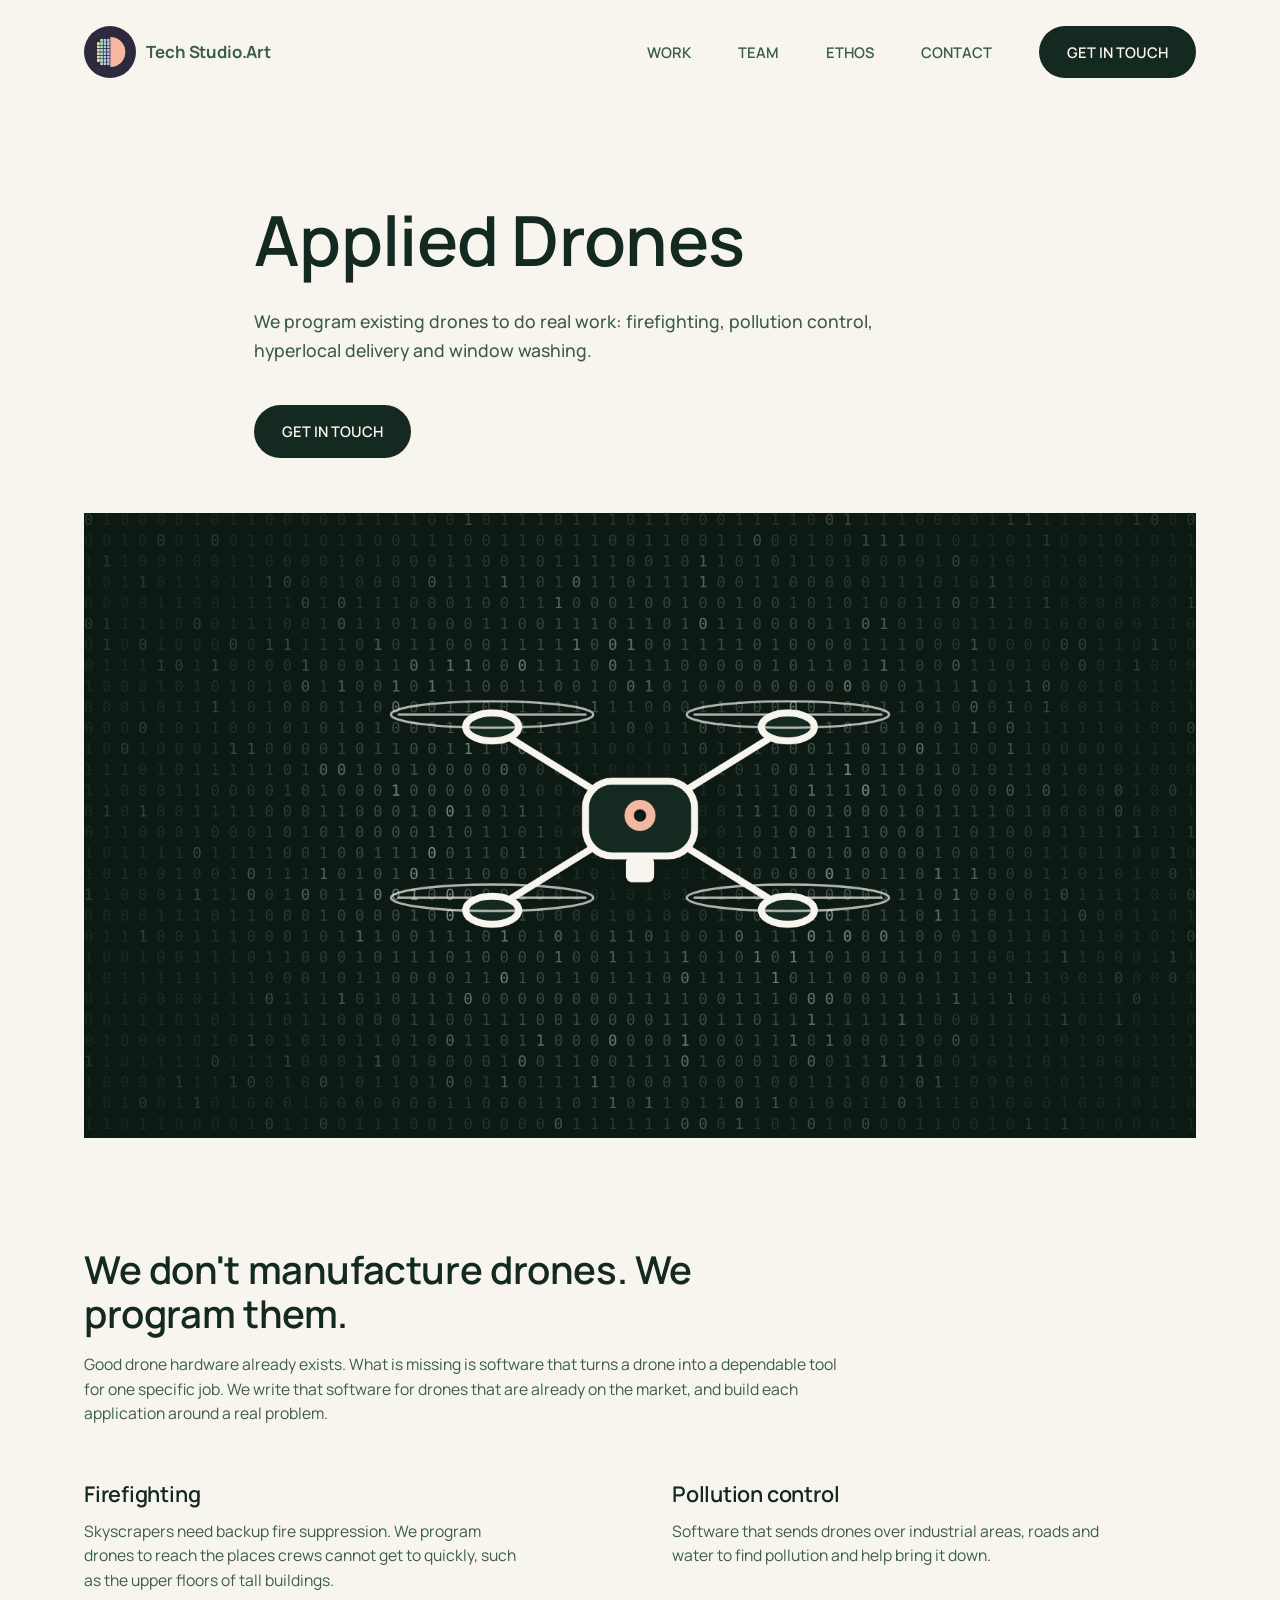
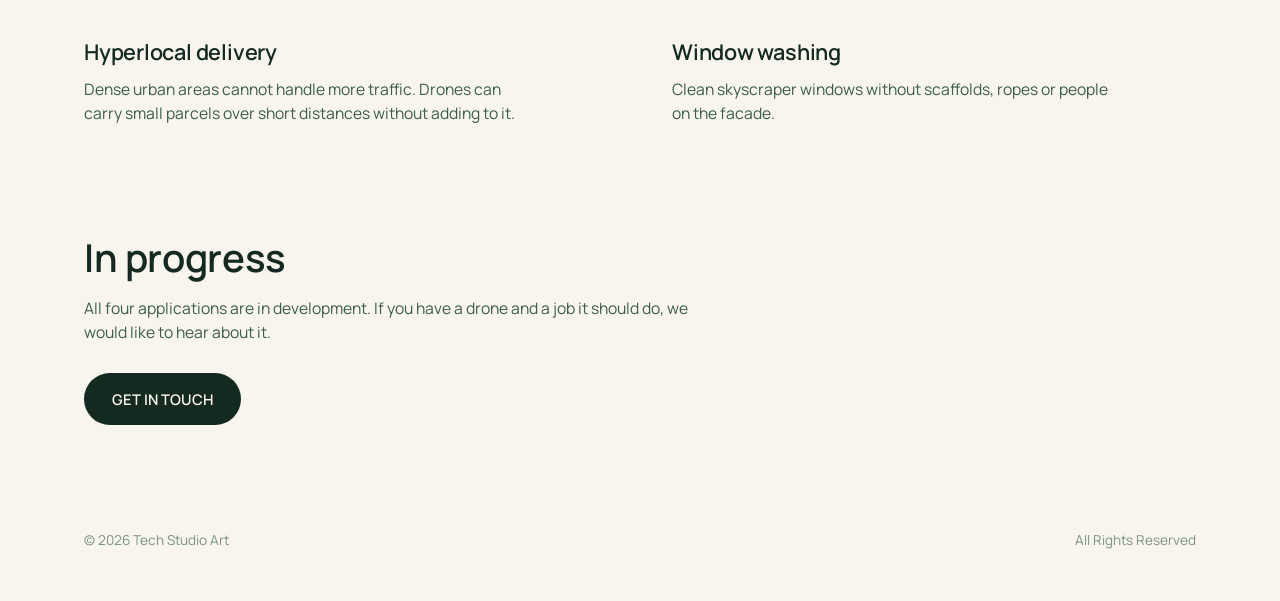
==== applieddrones/index.html @ 9ff9c027 "Add release dates, new products, Applied Drones page; remove Staycove; sort by release Co-Authored-B" ====
<!DOCTYPE html>
<html lang="en">
<head>
<meta charset="UTF-8">
<meta name="viewport" content="width=device-width, initial-scale=1.0">
<title>Applied Drones — Tech Studio Art</title>
<meta name="description" content="Applied Drones by Tech Studio Art: we program existing drones for firefighting, pollution control, hyperlocal delivery and window washing.">
<link rel="canonical" href="https://techstudio.art/applieddrones/">
<link rel="icon" href="../assets/favicon.ico" type="image/x-icon">
<link rel="shortcut icon" href="../assets/favicon.ico" type="image/x-icon">
<link rel="preconnect" href="https://fonts.googleapis.com">
<link rel="preconnect" href="https://fonts.gstatic.com" crossorigin>
<link href="https://fonts.googleapis.com/css2?family=Manrope:wght@400;500;600;700;800&display=swap" rel="stylesheet">
<link rel="stylesheet" href="../css/styles.css">
</head>
<body>

<nav class="nav">
  <div class="container">
    <a href="../" class="logo"><img src="../assets/logo.png" alt="Tech Studio Art logo" class="logo-mark"><span class="logo-text">Tech Studio<span>.Art</span></span></a>
    <ul class="nav-links" id="navLinks">
      <li><a href="../#work">WORK</a></li>
      <li><a href="../#team">TEAM</a></li>
      <li><a href="../#ethos">ETHOS</a></li>
      <li><a href="../#contact">CONTACT</a></li>
      <li><a href="../#contact" class="btn btn-primary">GET IN TOUCH</a></li>
    </ul>
    <button class="nav-toggle" id="navToggle" aria-label="Toggle menu" aria-expanded="false">
      <span class="nav-toggle-bar"></span>
      <span class="nav-toggle-bar"></span>
      <span class="nav-toggle-bar"></span>
    </button>
  </div>
</nav>

<main id="top">

  <header class="hero">
    <div class="container hero-inner">
      <h1>Applied Drones</h1>
      <p>We program existing drones to do real work: firefighting, pollution control, hyperlocal delivery and window washing.</p>
      <div class="hero-actions">
        <a href="../#contact" class="btn btn-primary">GET IN TOUCH</a>
      </div>
    </div>
  </header>

  <section class="drone-visual">
    <div class="container">
      <img src="../assets/work/applied-drones.png" alt="A drone surrounded by columns of ones and zeros on a dark background">
    </div>
  </section>

  <section>
    <div class="container">
      <div class="section-head drone-statement">
        <h2>We don't manufacture drones. We program them.</h2>
        <p>Good drone hardware already exists. What is missing is software that turns a drone into a dependable tool for one specific job. We write that software for drones that are already on the market, and build each application around a real problem.</p>
      </div>

      <div class="app-grid">
        <div class="app-item">
          <h3>Firefighting</h3>
          <p>Skyscrapers need backup fire suppression. We program drones to reach the places crews cannot get to quickly, such as the upper floors of tall buildings.</p>
        </div>
        <div class="app-item">
          <h3>Pollution control</h3>
          <p>Software that sends drones over industrial areas, roads and water to find pollution and help bring it down.</p>
        </div>
        <div class="app-item">
          <h3>Hyperlocal delivery</h3>
          <p>Dense urban areas cannot handle more traffic. Drones can carry small parcels over short distances without adding to it.</p>
        </div>
        <div class="app-item">
          <h3>Window washing</h3>
          <p>Clean skyscraper windows without scaffolds, ropes or people on the facade.</p>
        </div>
      </div>
    </div>
  </section>

  <section>
    <div class="container">
      <div class="section-head drone-status">
        <h2>In progress</h2>
        <p>All four applications are in development. If you have a drone and a job it should do, we would like to hear about it.</p>
        <div class="hero-actions">
          <a href="../#contact" class="btn btn-primary">GET IN TOUCH</a>
        </div>
      </div>
    </div>
  </section>

</main>

<footer>
  <div class="container">
    <span class="footer-copy">&copy; 2026 Tech Studio Art</span>
    <span class="footer-rights">All Rights Reserved</span>
  </div>
</footer>

<script src="../js/script.js"></script>
</body>
</html>
---- css/styles.css ----
/* ============================================
   Tech Studio Art — Design System
   Single background, single font, minimal palette.
   Change the variables below to reflect across the whole site.
   ============================================ */

:root {
  /* -- Core palette (edit here to re-theme the whole site) -- */
  --color-bg: #f7f5ee;          /* single background color for entire site */
  --color-copy: #3c5c4b;        /* copy text color (1 color for all body copy) — dark green */
  --color-heading: #142920;     /* heading color, also used on buttons — deep dark green */
  --color-muted: #7c9284;       /* secondary/faint text — dividers, labels, meta */
  --color-accent: #142920;      /* accent = same as heading, kept as its own var for clarity */

  /* -- Derived tints (kept relative to the palette above, no new hardcoded colors) -- */
  --line-soft: color-mix(in srgb, var(--color-heading) 8%, transparent);
  --line: color-mix(in srgb, var(--color-heading) 14%, transparent);
  --line-strong: color-mix(in srgb, var(--color-heading) 30%, transparent);
  --surface-soft: color-mix(in srgb, var(--color-heading) 6%, transparent);
  --bg-translucent: color-mix(in srgb, var(--color-bg) 85%, transparent);

  /* -- Type -- */
  --font-base: 'Manrope', sans-serif;
  --copy-size: 0.98rem;
  --copy-line: 1.53rem;

  /* -- Layout -- */
  --container-w: 1160px;
  --gutter: 24px;
  --radius-pill: 100px;
}

* {
  margin: 0;
  padding: 0;
  box-sizing: border-box;
}

html {
  scroll-behavior: smooth;
}

body {
  background: var(--color-bg);
  color: var(--color-copy);
  font-family: var(--font-base);
  font-size: var(--copy-size);
  line-height: var(--copy-line);
  font-weight: 400;
  -webkit-font-smoothing: antialiased;
  -moz-osx-font-smoothing: grayscale;
}

.container {
  max-width: var(--container-w);
  margin: 0 auto;
  padding: 0 var(--gutter);
}

img, svg {
  display: block;
  max-width: 100%;
}

a {
  color: inherit;
  text-decoration: none;
}

ul, ol {
  list-style: none;
}

/* ---------- Headings ---------- */

h1, h2, h3, h4, h5, h6 {
  color: var(--color-heading);
  font-family: var(--font-base);
  font-weight: 600;
  line-height: 1.15;
  letter-spacing: -0.01em;
}

.section-head {
  max-width: 640px;
  margin-bottom: 56px;
}

.section-head h2 {
  font-size: clamp(1.8rem, 3vw, 2.4rem);
  margin-bottom: 16px;
}

.section-head p {
  color: var(--color-copy);
}

section {
  padding: 55px 0;
}

/* ---------- Buttons ---------- */

.btn {
  display: inline-flex;
  align-items: center;
  gap: 10px;
  font-family: var(--font-base);
  font-size: 0.92rem;
  font-weight: 600;
  padding: 14px 28px;
  border-radius: var(--radius-pill);
  border: none;
  cursor: pointer;
  transition: opacity 0.2s ease, transform 0.2s ease;
  white-space: nowrap;
}

.btn-primary {
  background: var(--color-heading);
  color: var(--color-bg);
}

.btn-primary:hover {
  opacity: 0.85;
  transform: translateY(-1px);
}

.btn-ghost {
  background: transparent;
  color: var(--color-heading);
  border: 1px solid var(--line-strong);
}

.btn-ghost:hover {
  border-color: var(--color-heading);
}

/* ---------- Nav ---------- */

.nav {
  position: fixed;
  top: 0;
  left: 0;
  right: 0;
  z-index: 100;
  padding: 26px 0;
  background: var(--bg-translucent);
  backdrop-filter: blur(10px);
}

.nav .container {
  display: flex;
  align-items: center;
  justify-content: space-between;
}

.logo {
  display: inline-flex;
  align-items: center;
  gap: 10px;
  font-weight: 700;
  font-size: 1.05rem;
  color: var(--color-heading);
  letter-spacing: -0.01em;
}

.logo-mark {
  width: 28px;
  height: 28px;
  border-radius: 50%;
  object-fit: cover;
}

@media (min-width: 901px) {
  .logo-mark {
    width: calc(28px + var(--copy-line));
    height: calc(28px + var(--copy-line));
  }
}

.logo span {
  color: var(--color-copy);
}

.nav-links {
  display: flex;
  align-items: center;
  gap: 47px;
}

.nav-links a {
  font-size: 0.92rem;
  font-weight: 600;
  color: var(--color-copy);
  transition: color 0.2s ease;
}

.nav-links a:hover {
  color: var(--color-heading);
}

.nav-links a.btn-primary {
  color: var(--color-bg);
}

.nav-links a.btn-primary:hover {
  color: var(--color-bg);
}

.nav-toggle {
  display: none;
  position: relative;
  z-index: 200;
  width: 24px;
  height: 16px;
  background: none;
  border: none;
  padding: 0;
  cursor: pointer;
}

.nav-toggle-bar {
  position: absolute;
  left: 0;
  width: 100%;
  height: 2px;
  background: var(--color-heading);
  border-radius: 2px;
  transform-origin: center;
  transition: top 0.25s ease, transform 0.25s ease, opacity 0.2s ease;
}

.nav-toggle-bar:nth-child(1) {
  top: 0;
}

.nav-toggle-bar:nth-child(2) {
  top: 7px;
}

.nav-toggle-bar:nth-child(3) {
  top: 14px;
}

.nav-toggle.open .nav-toggle-bar:nth-child(1) {
  top: 7px;
  transform: rotate(45deg);
}

.nav-toggle.open .nav-toggle-bar:nth-child(2) {
  opacity: 0;
}

.nav-toggle.open .nav-toggle-bar:nth-child(3) {
  top: 7px;
  transform: rotate(-45deg);
}

/* ---------- Hero ---------- */

.hero {
  padding: 200px 0 55px;
}

.hero-inner {
  max-width: 820px;
}

.hero h1 {
  font-size: clamp(2.4rem, 5.4vw, 4.4rem);
  margin-bottom: 28px;
}

.hero h1 em {
  font-style: normal;
  color: var(--color-copy);
}

.hero p {
  max-width: 700px;
  font-size: 1.1rem;
  line-height: 1.8rem;
  color: var(--color-copy);
  margin-bottom: 40px;
  font-weight: 500;
}

.hero-actions {
  display: flex;
  align-items: center;
  gap: 20px;
}

/* ---------- Work / Filters ---------- */

.work-toolbar {
  display: flex;
  align-items: center;
  justify-content: space-between;
  flex-wrap: wrap;
  gap: 16px 40px;
  margin-bottom: 24px;
}

.work-toolbar .section-head {
  margin-bottom: 0;
}

@media (min-width: 901px) {
  .work-toolbar {
    padding: 0 44px;
  }

  .filter-panel {
    padding-left: 44px;
  }
}

.filter-toggle {
  display: inline-flex;
  align-items: center;
  font-family: var(--font-base);
  font-size: 0.85rem;
  font-weight: 600;
  color: var(--color-heading);
  background: transparent;
  border: 1px solid var(--line-strong);
  border-radius: var(--radius-pill);
  padding: 10px 20px;
  cursor: pointer;
  text-transform: uppercase;
  letter-spacing: 0.03em;
  transition: border-color 0.2s ease;
  flex-shrink: 0;
}

.filter-toggle-icon {
  display: none;
  color: var(--color-heading);
}

.filter-toggle:hover {
  border-color: var(--color-heading);
}

.filter-panel {
  margin-bottom: 56px;
}

.filter-panel[hidden] {
  display: none;
}

.filter-options {
  display: flex;
  flex-wrap: wrap;
  align-items: center;
  gap: 14px 28px;
}

.filter-option {
  font-size: 0.9rem;
  font-weight: 500;
  color: var(--color-copy);
  text-decoration: underline;
  text-underline-offset: 3px;
  text-transform: uppercase;
  letter-spacing: 0.03em;
  cursor: pointer;
  transition: color 0.15s ease;
}

.filter-option:hover {
  color: var(--color-heading);
}

.filter-option.active {
  color: var(--color-heading);
  font-weight: 700;
}

.work-grid {
  display: grid;
  grid-template-columns: repeat(2, 1fr);
}

.work-item {
  background: var(--color-bg);
  padding: 44px;
  transition: opacity 0.25s ease, transform 0.25s ease;
}

.work-item.hidden {
  display: none;
}

.work-item-top {
  display: flex;
  align-items: flex-start;
  justify-content: space-between;
  margin-bottom: 28px;
}

.work-index {
  font-size: 0.85rem;
  color: var(--color-muted);
  font-weight: 600;
}

.work-tag {
  font-size: 0.78rem;
  font-weight: 600;
  text-transform: uppercase;
  letter-spacing: 0.08em;
  color: var(--color-muted);
}

.work-item-img {
  display: block;
  width: 100%;
  margin-bottom: 28px;
  aspect-ratio: 16 / 9;
  object-fit: cover;
  object-position: top;
}

.work-item h3 {
  font-size: 1.35rem;
  margin-bottom: 12px;
}

.work-item p {
  color: var(--color-copy);
  max-width: 440px;
  margin-bottom: 24px;
}

.work-foot {
  display: flex;
  align-items: center;
  justify-content: space-between;
  gap: 16px;
}

.work-date {
  font-size: 1.35rem;
  font-weight: 600;
  line-height: 1.15;
  letter-spacing: -0.01em;
  color: var(--color-heading);
  text-align: right;
}

.work-open {
  display: inline-flex;
  align-items: center;
  gap: 8px;
  font-size: 0.85rem;
  font-weight: 600;
  color: var(--color-heading);
  border: 1px solid var(--line-strong);
  border-radius: var(--radius-pill);
  padding: 9px 20px;
  transition: background 0.2s ease, color 0.2s ease, border-color 0.2s ease;
}

.work-open:hover {
  background: var(--color-heading);
  color: var(--color-bg);
  border-color: var(--color-heading);
}

.work-empty {
  padding: 60px 0;
  color: var(--color-copy);
  display: none;
}

.work-empty.visible {
  display: block;
}

/* ---------- Team ---------- */

.team-grid {
  display: grid;
  grid-template-columns: repeat(4, 1fr);
  gap: 40px;
}

.team-member {
  text-align: center;
}

.team-avatar {
  width: 50%;
  aspect-ratio: 1 / 1;
  border-radius: 50%;
  background: var(--surface-soft);
  display: flex;
  align-items: center;
  justify-content: center;
  font-size: 1.5rem;
  font-weight: 700;
  color: var(--color-heading);
  margin: 0 auto 22px;
}

.team-member h3 {
  font-size: 1.05rem;
  margin-bottom: 4px;
}

.team-role {
  font-size: 0.85rem;
  color: var(--color-muted);
  margin-bottom: 14px;
}

.team-member p.bio {
  color: var(--color-copy);
}

/* ---------- Ethos ---------- */

.ethos {
  display: grid;
  grid-template-columns: 0.9fr 1.1fr;
  gap: 80px;
  align-items: start;
}

.ethos-principles {
  display: flex;
  flex-direction: column;
  gap: 36px;
}

.ethos-principle h3 {
  font-size: 1.15rem;
  margin-bottom: 10px;
}

.ethos-principle p {
  color: var(--color-copy);
  max-width: 440px;
}

.ethos-lead h2 {
  font-size: clamp(1.8rem, 3vw, 2.3rem);
  margin-bottom: 24px;
}

.ethos-lead p {
  margin-bottom: 20px;
  max-width: 520px;
}

@media (min-width: 901px) {
  .ethos-principle {
    text-align: right;
  }

  .ethos-principle p {
    margin-left: auto;
  }

  .work-empty {
    padding-left: 44px;
  }
}

/* ---------- Contact ---------- */

.contact-wrap {
  display: grid;
  grid-template-columns: 1fr 1fr;
  gap: 24px 80px;
}

.contact-head {
  grid-column: 1 / -1;
}

.contact-head h2 {
  font-size: clamp(1.8rem, 3vw, 2.3rem);
  margin-bottom: 20px;
}

.contact-head p {
  margin-bottom: 34px;
  max-width: 440px;
}

.contact-head p:empty {
  margin-bottom: 0;
}

.contact-detail {
  margin-bottom: 47px;
}

.contact-detail .label {
  font-size: 0.8rem;
  text-transform: uppercase;
  letter-spacing: 0.1em;
  color: var(--color-muted);
  margin-bottom: 6px;
}

.contact-detail a,
.contact-detail span {
  color: var(--color-heading);
  font-size: 1.05rem;
  font-weight: 600;
}

.form-row {
  display: flex;
  flex-direction: column;
  gap: 22px;
}

.field {
  display: flex;
  flex-direction: column;
  gap: 10px;
}

.field label {
  font-size: 0.8rem;
  text-transform: uppercase;
  letter-spacing: 0.1em;
  color: var(--color-muted);
}

.field input,
.field textarea {
  background: transparent;
  border: none;
  border-bottom: 1px solid var(--line);
  padding: 10px 0;
  color: var(--color-heading);
  font-family: var(--font-base);
  font-size: var(--copy-size);
  line-height: var(--copy-line);
  outline: none;
  transition: border-color 0.2s ease;
}

.field input::placeholder,
.field textarea::placeholder {
  color: var(--color-muted);
}

.field input:focus,
.field textarea:focus {
  border-color: var(--color-heading);
}

.field textarea {
  resize: none;
  min-height: 90px;
}

.contact-form .btn {
  margin-top: 8px;
  align-self: flex-start;
}

.hidden-field {
  display: none;
}

.form-status {
  font-size: 0.85rem;
  color: var(--color-muted);
}

/* ---------- Footer ---------- */

footer {
  padding: 48px 0;
}

footer .container {
  display: flex;
  align-items: center;
  justify-content: space-between;
  flex-wrap: wrap;
  gap: 20px;
}

.footer-copy,
.footer-rights {
  color: var(--color-muted);
  font-size: 0.85rem;
}

/* ---------- Responsive ---------- */

@media (max-width: 900px) {
  .filter-toggle {
    border: none;
    padding: 8px;
  }

  .filter-toggle-text {
    display: none;
  }

  .filter-toggle-icon {
    display: block;
  }

  .nav-links {
    position: fixed;
    top: 0;
    left: 0;
    width: 100%;
    height: 100vh;
    height: 100dvh;
    z-index: 150;
    background: var(--color-bg);
    flex-direction: column;
    align-items: center;
    justify-content: center;
    padding: var(--gutter);
    gap: 42px;
    overflow-y: auto;
    opacity: 0;
    visibility: hidden;
    transition: opacity 0.3s ease, visibility 0.3s ease;
  }

  .nav-links a {
    font-size: 1.4rem;
  }

  .nav-links.open {
    opacity: 1;
    visibility: visible;
  }

  .nav-toggle {
    display: block;
  }

  .hero {
    padding: 150px 0 40px;
  }

  .work-grid {
    grid-template-columns: 1fr;
    margin: 0 calc(-1 * var(--gutter));
  }

  .work-item {
    padding: 34px var(--gutter);
  }


  .team-grid {
    grid-template-columns: repeat(2, 1fr);
    row-gap: 40px;
  }

  .team-avatar {
    width: 20%;
    max-width: 72px;
    margin: 0 auto 14px;
  }

  .ethos {
    grid-template-columns: 1fr;
    gap: 50px;
  }

  .contact-wrap {
    grid-template-columns: 1fr;
    gap: 56px;
  }

  section {
    padding: 40px 0;
  }
}

@media (max-width: 560px) {
  .hero-actions {
    flex-direction: column;
    align-items: flex-start;
  }

  .team-grid {
    grid-template-columns: 1fr;
  }
}

/* ---------- Applied Drones page ---------- */

.drone-visual {
  padding: 0 0 55px;
}

.drone-visual img {
  width: 100%;
  aspect-ratio: 16 / 9;
  object-fit: cover;
}

.drone-statement {
  max-width: 760px;
}

.app-grid {
  display: grid;
  grid-template-columns: repeat(2, 1fr);
  gap: 48px 64px;
}

.app-item h3 {
  font-size: 1.35rem;
  margin-bottom: 12px;
}

.app-item p {
  color: var(--color-copy);
  max-width: 440px;
}

.drone-status {
  margin-bottom: 0;
}

.drone-status p {
  margin-bottom: 28px;
}

@media (max-width: 900px) {
  .app-grid {
    grid-template-columns: 1fr;
    gap: 36px;
  }
}
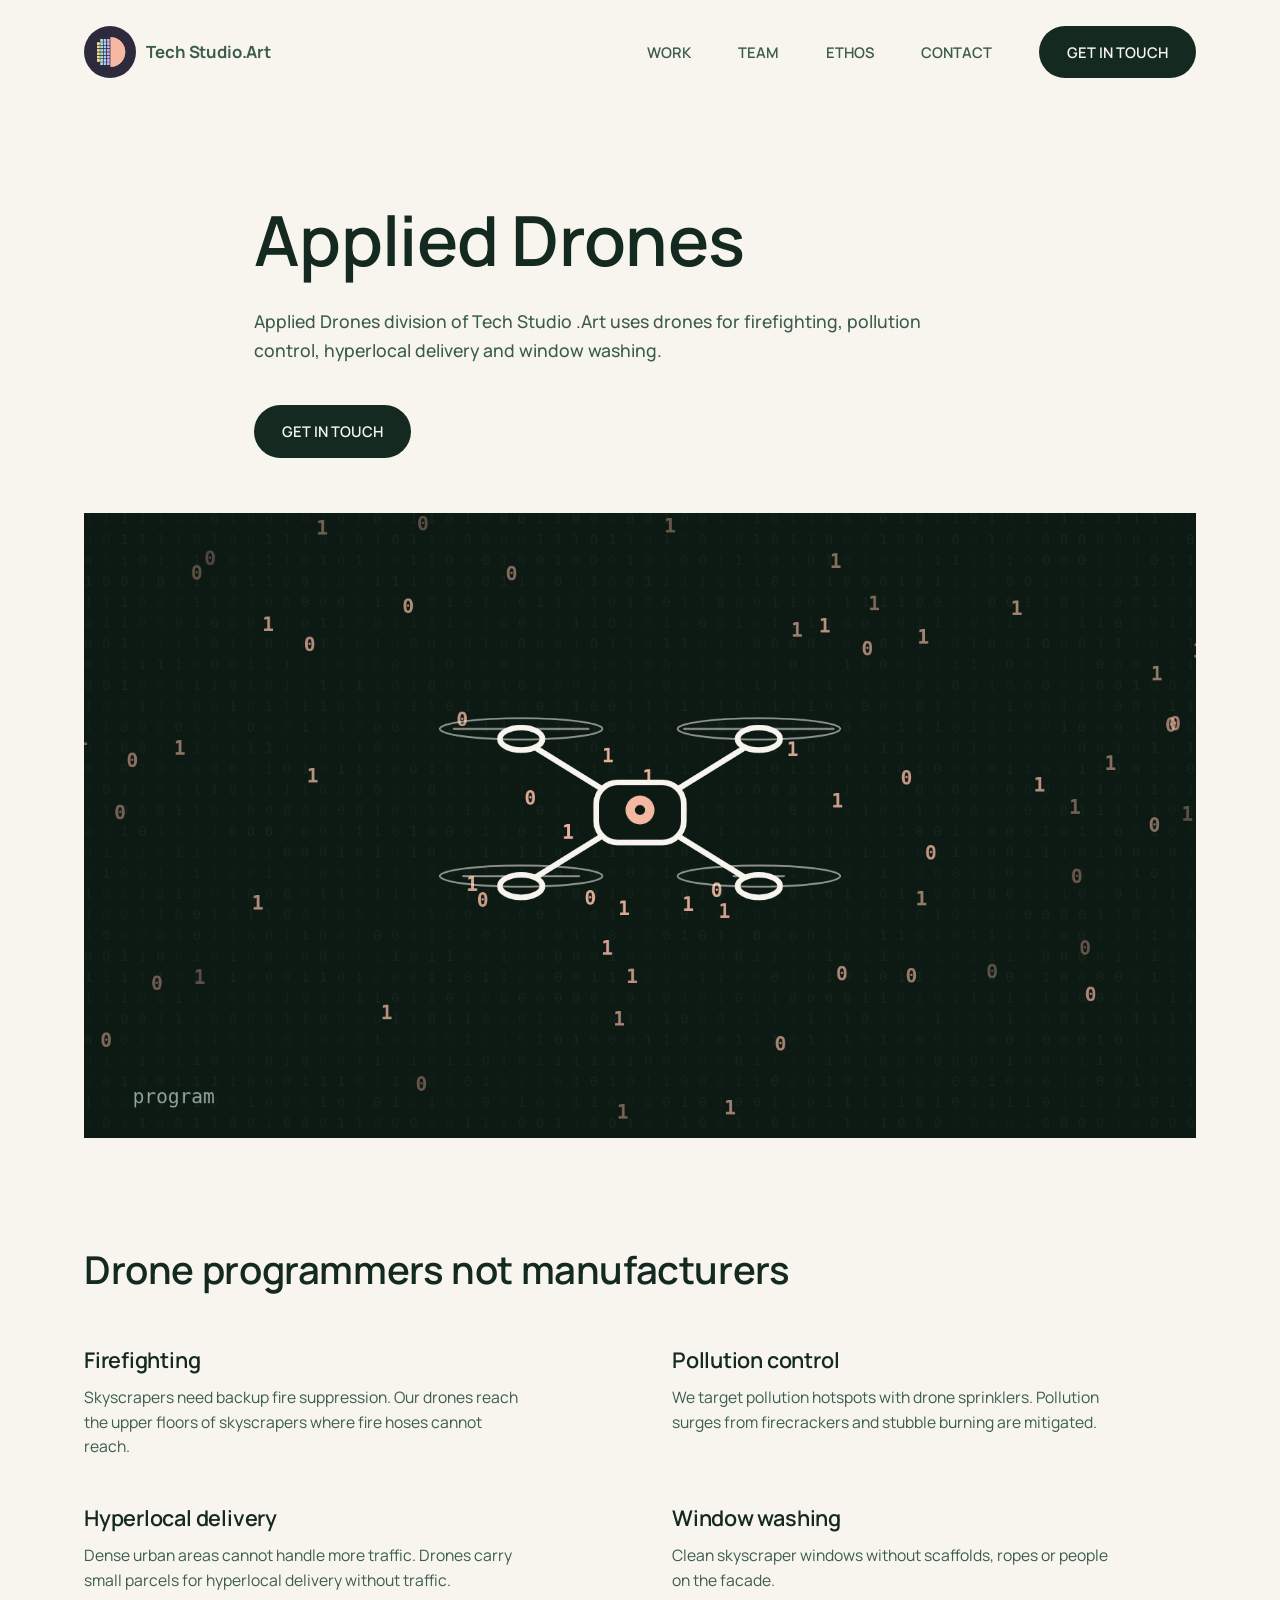
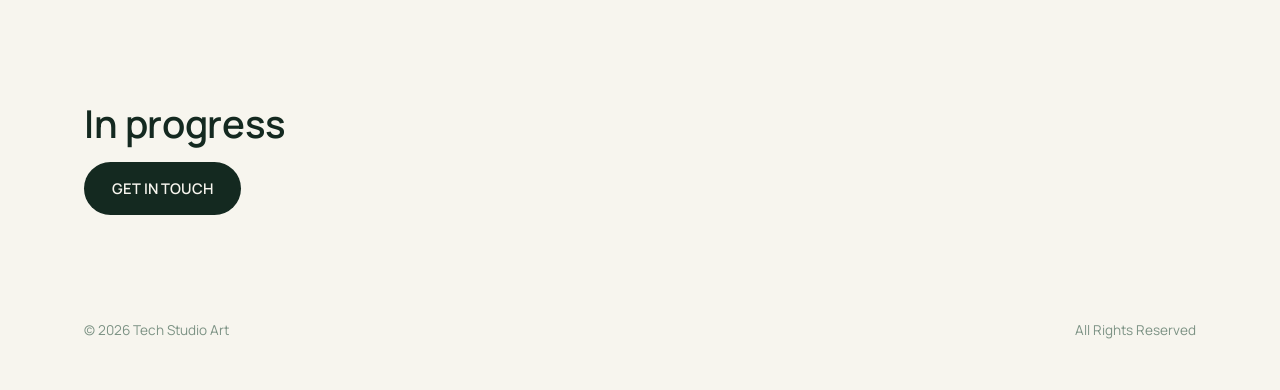
==== commit 92434f16: "Applied Drones: new copy and programmed-drone animation; replace em dashes with hyphens Co-Authored-" ====
--- a/applieddrones/index.html
+++ b/applieddrones/index.html
@@ -3,7 +3,7 @@
 <head>
 <meta charset="UTF-8">
 <meta name="viewport" content="width=device-width, initial-scale=1.0">
-<title>Applied Drones — Tech Studio Art</title>
+<title>Applied Drones - Tech Studio Art</title>
 <meta name="description" content="Applied Drones by Tech Studio Art: we program existing drones for firefighting, pollution control, hyperlocal delivery and window washing.">
 <link rel="canonical" href="https://techstudio.art/applieddrones/">
 <link rel="icon" href="../assets/favicon.ico" type="image/x-icon">
@@ -38,7 +38,7 @@
   <header class="hero">
     <div class="container hero-inner">
       <h1>Applied Drones</h1>
-      <p>We program existing drones to do real work: firefighting, pollution control, hyperlocal delivery and window washing.</p>
+      <p>Applied Drones division of Tech Studio .Art uses drones for firefighting, pollution control, hyperlocal delivery and window washing.</p>
       <div class="hero-actions">
         <a href="../#contact" class="btn btn-primary">GET IN TOUCH</a>
       </div>
@@ -47,29 +47,28 @@
 
   <section class="drone-visual">
     <div class="container">
-      <img src="../assets/work/applied-drones.png" alt="A drone surrounded by columns of ones and zeros on a dark background">
+      <canvas id="droneAnim" width="1600" height="900" role="img" aria-label="Animation: a drone is programmed with ones and zeros, then sprinkles water on pollution, carries a hose to a skyscraper fire, delivers a parcel to a window and washes windows."></canvas>
     </div>
   </section>
 
   <section>
     <div class="container">
       <div class="section-head drone-statement">
-        <h2>We don't manufacture drones. We program them.</h2>
-        <p>Good drone hardware already exists. What is missing is software that turns a drone into a dependable tool for one specific job. We write that software for drones that are already on the market, and build each application around a real problem.</p>
+        <h2>Drone programmers not manufacturers</h2>
       </div>
 
       <div class="app-grid">
         <div class="app-item">
           <h3>Firefighting</h3>
-          <p>Skyscrapers need backup fire suppression. We program drones to reach the places crews cannot get to quickly, such as the upper floors of tall buildings.</p>
+          <p>Skyscrapers need backup fire suppression. Our drones reach the upper floors of skyscrapers where fire hoses cannot reach.</p>
         </div>
         <div class="app-item">
           <h3>Pollution control</h3>
-          <p>Software that sends drones over industrial areas, roads and water to find pollution and help bring it down.</p>
+          <p>We target pollution hotspots with drone sprinklers. Pollution surges from firecrackers and stubble burning are mitigated.</p>
         </div>
         <div class="app-item">
           <h3>Hyperlocal delivery</h3>
-          <p>Dense urban areas cannot handle more traffic. Drones can carry small parcels over short distances without adding to it.</p>
+          <p>Dense urban areas cannot handle more traffic. Drones carry small parcels for hyperlocal delivery without traffic.</p>
         </div>
         <div class="app-item">
           <h3>Window washing</h3>
@@ -83,7 +82,6 @@
     <div class="container">
       <div class="section-head drone-status">
         <h2>In progress</h2>
-        <p>All four applications are in development. If you have a drone and a job it should do, we would like to hear about it.</p>
         <div class="hero-actions">
           <a href="../#contact" class="btn btn-primary">GET IN TOUCH</a>
         </div>
@@ -101,5 +99,6 @@
 </footer>
 
 <script src="../js/script.js"></script>
+<script src="drone-animation.js"></script>
 </body>
 </html>
--- a/css/styles.css
+++ b/css/styles.css
@@ -1,5 +1,5 @@
 /* ============================================
-   Tech Studio Art — Design System
+   Tech Studio Art - Design System
    Single background, single font, minimal palette.
    Change the variables below to reflect across the whole site.
    ============================================ */
@@ -7,9 +7,9 @@
 :root {
   /* -- Core palette (edit here to re-theme the whole site) -- */
   --color-bg: #f7f5ee;          /* single background color for entire site */
-  --color-copy: #3c5c4b;        /* copy text color (1 color for all body copy) — dark green */
-  --color-heading: #142920;     /* heading color, also used on buttons — deep dark green */
-  --color-muted: #7c9284;       /* secondary/faint text — dividers, labels, meta */
+  --color-copy: #3c5c4b;        /* copy text color (1 color for all body copy) - dark green */
+  --color-heading: #142920;     /* heading color, also used on buttons - deep dark green */
+  --color-muted: #7c9284;       /* secondary/faint text - dividers, labels, meta */
   --color-accent: #142920;      /* accent = same as heading, kept as its own var for clarity */
 
   /* -- Derived tints (kept relative to the palette above, no new hardcoded colors) -- */
@@ -444,11 +444,9 @@
 }
 
 .work-date {
-  font-size: 1.35rem;
-  font-weight: 600;
-  line-height: 1.15;
-  letter-spacing: -0.01em;
-  color: var(--color-heading);
+  font-size: var(--copy-size);
+  line-height: var(--copy-line);
+  color: var(--color-copy);
   text-align: right;
 }
 
@@ -804,7 +802,8 @@
   padding: 0 0 55px;
 }
 
-.drone-visual img {
+.drone-visual canvas {
+  display: block;
   width: 100%;
   aspect-ratio: 16 / 9;
   object-fit: cover;
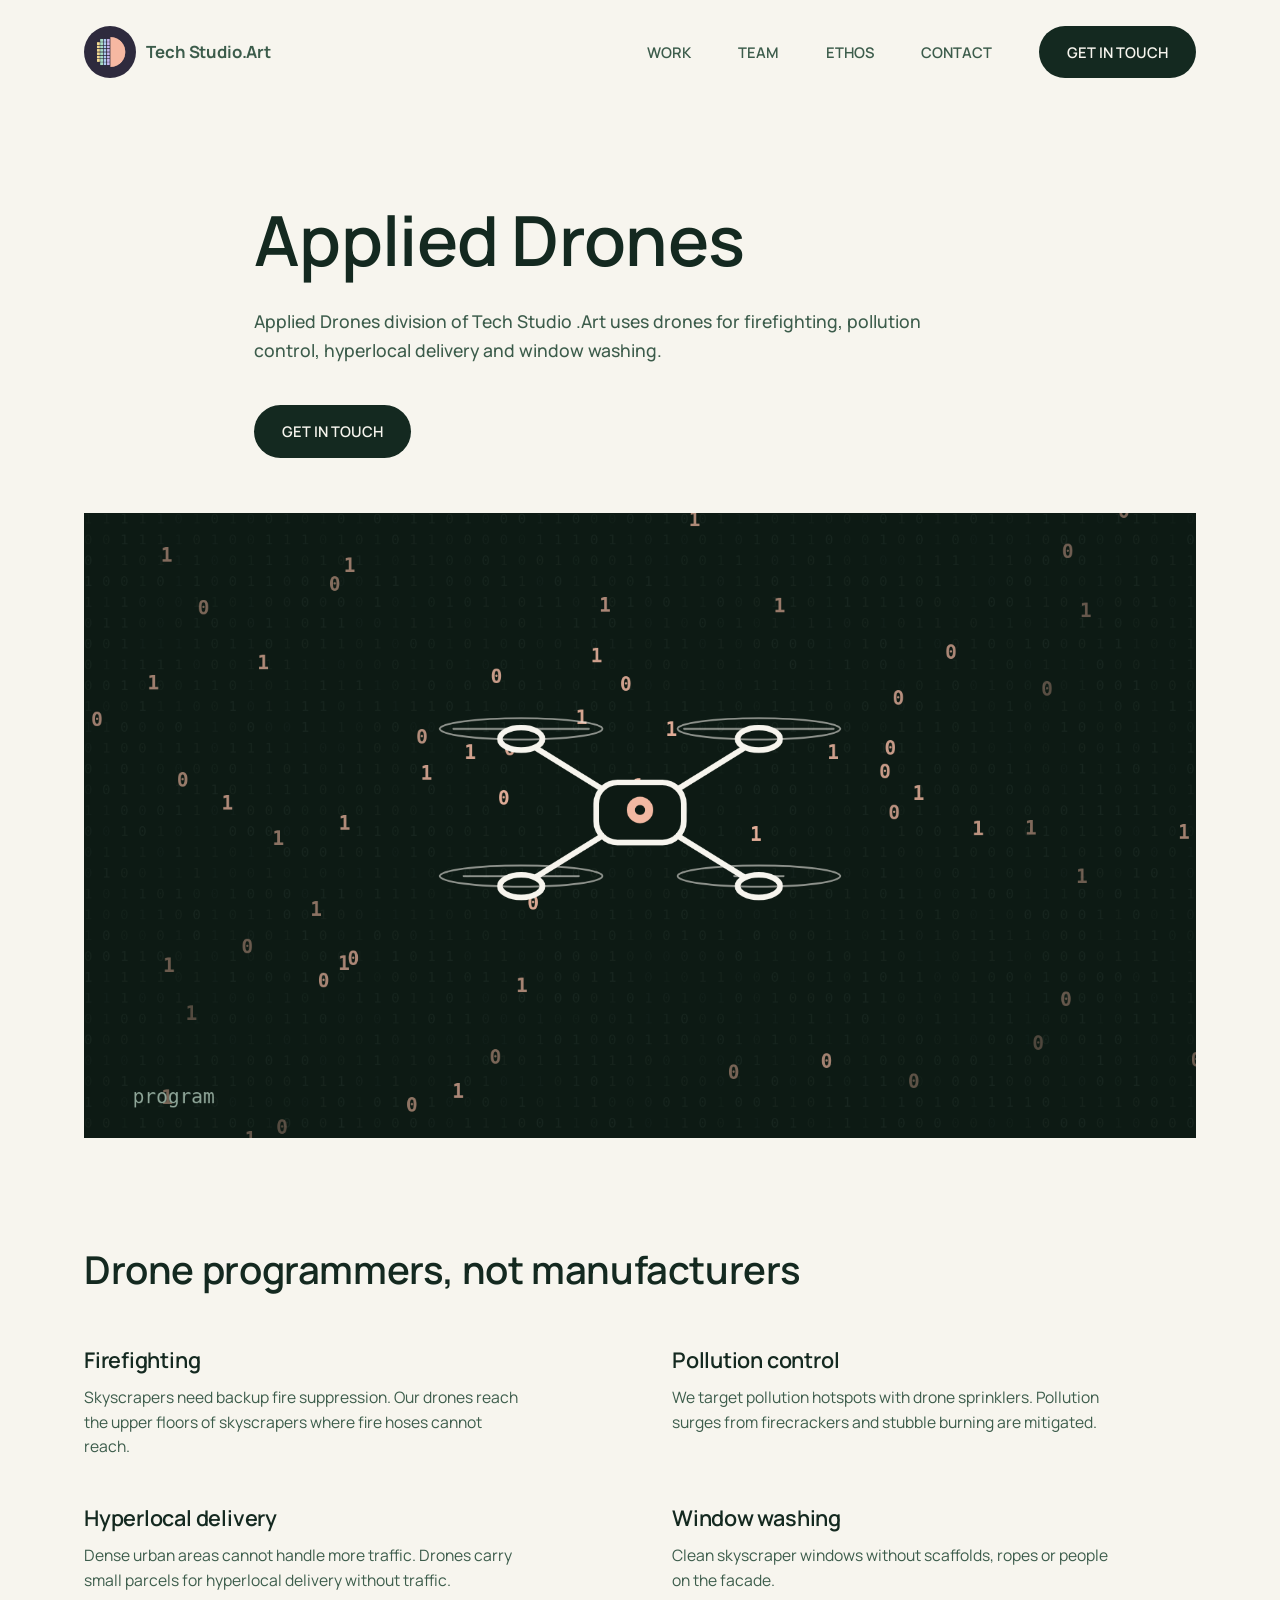
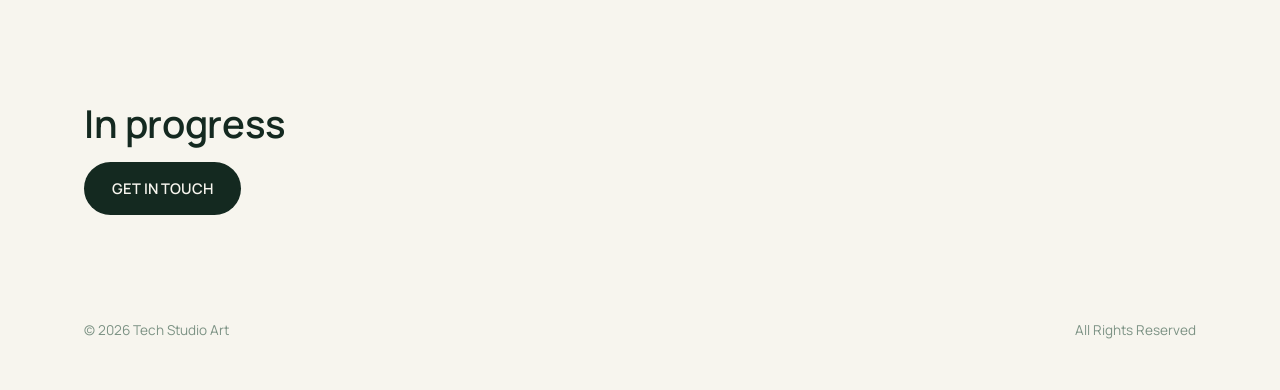
==== commit f021754f: "Add comma to Applied Drones heading Co-Authored-By: Claude Sonnet 5.5 <noreply@anthropic.com> Claude" ====
--- a/applieddrones/index.html
+++ b/applieddrones/index.html
@@ -54,7 +54,7 @@
   <section>
     <div class="container">
       <div class="section-head drone-statement">
-        <h2>Drone programmers not manufacturers</h2>
+        <h2>Drone programmers, not manufacturers</h2>
       </div>
 
       <div class="app-grid">
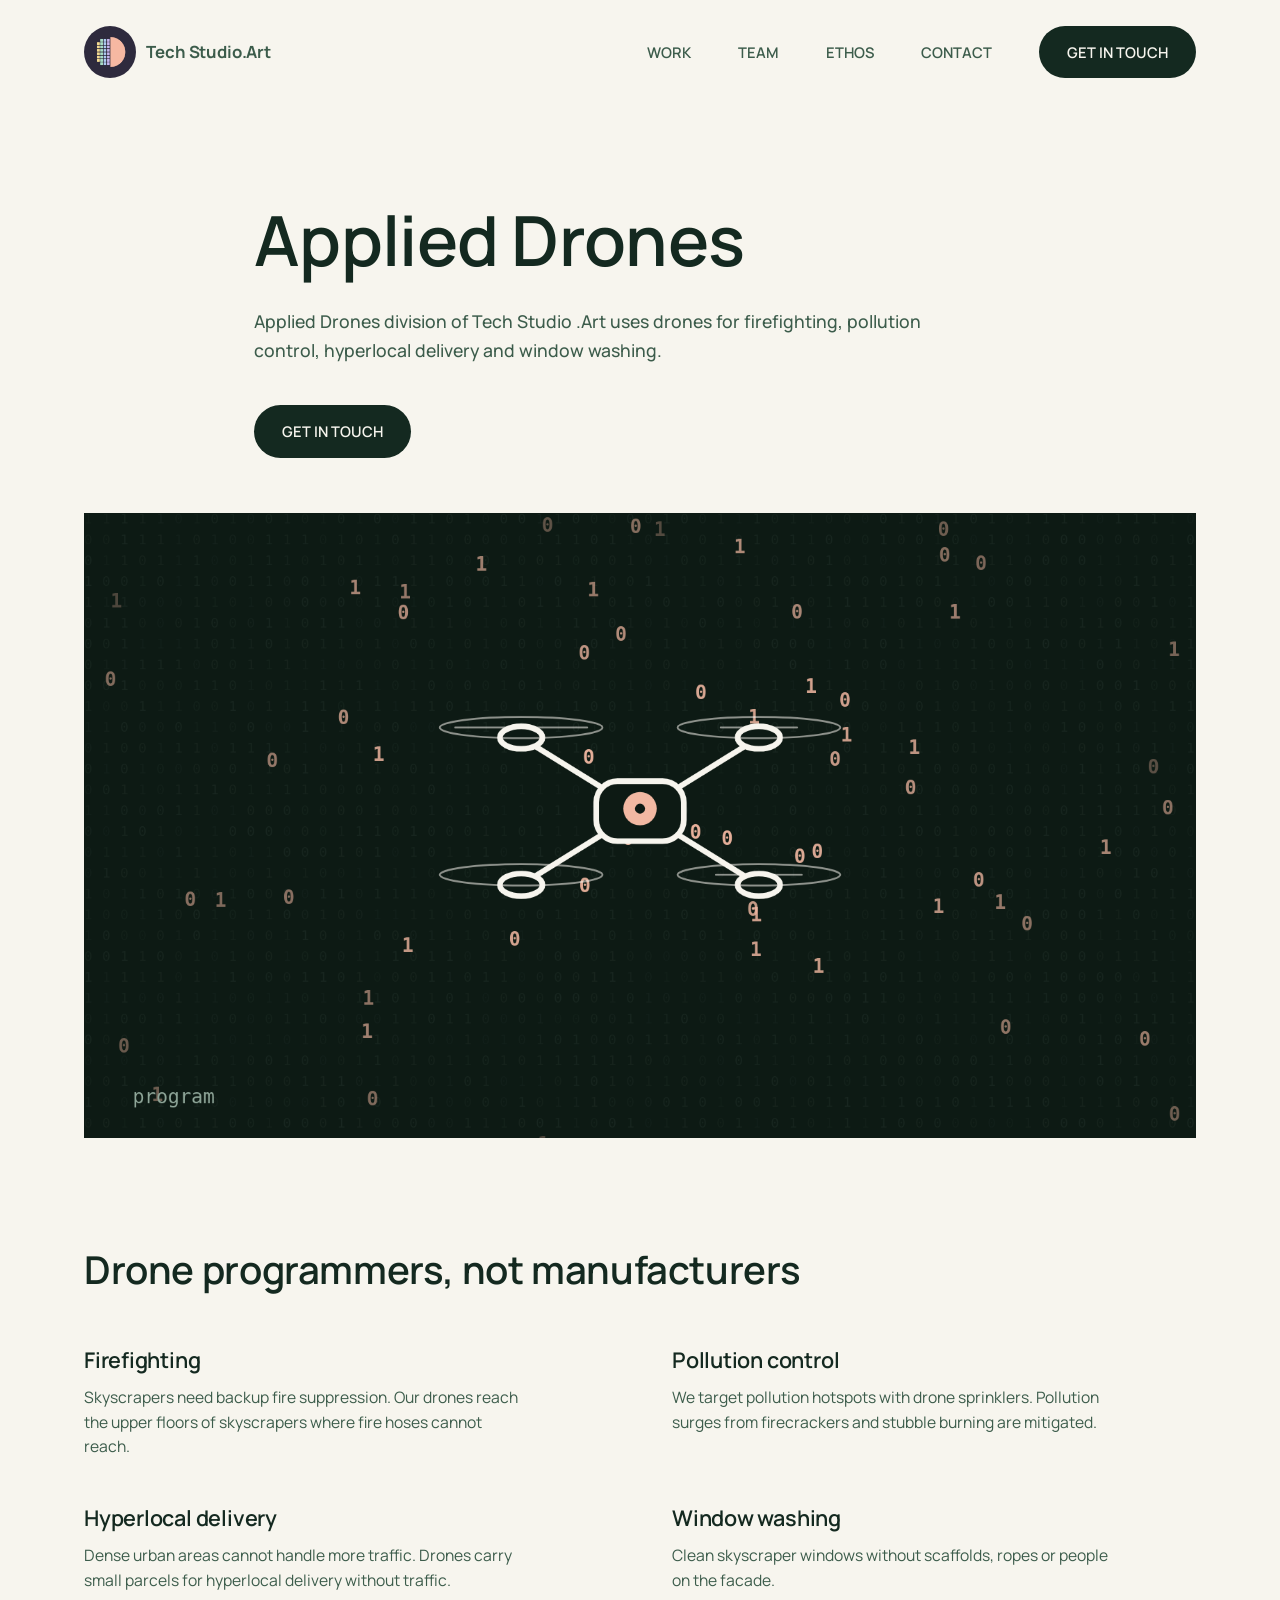
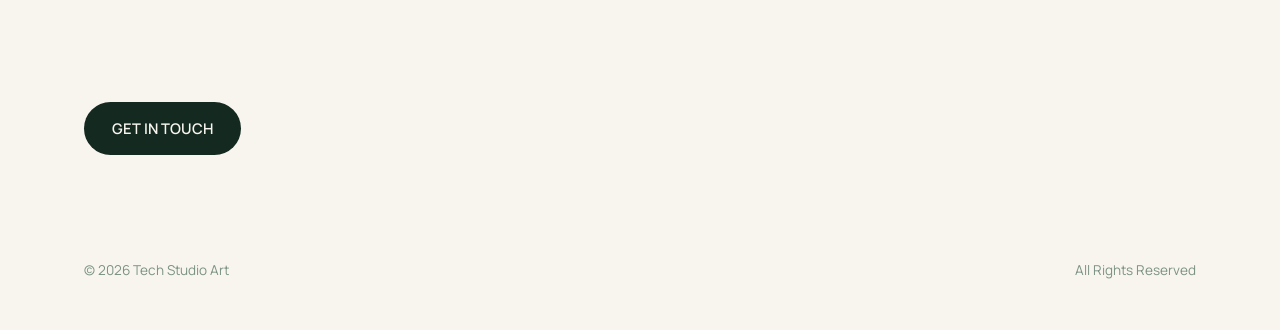
==== commit 449e990a: "Remove In progress heading from Applied Drones page Co-Authored-By: Claude Sonnet 5.5 <noreply@anthr" ====
--- a/applieddrones/index.html
+++ b/applieddrones/index.html
@@ -81,7 +81,6 @@
   <section>
     <div class="container">
       <div class="section-head drone-status">
-        <h2>In progress</h2>
         <div class="hero-actions">
           <a href="../#contact" class="btn btn-primary">GET IN TOUCH</a>
         </div>
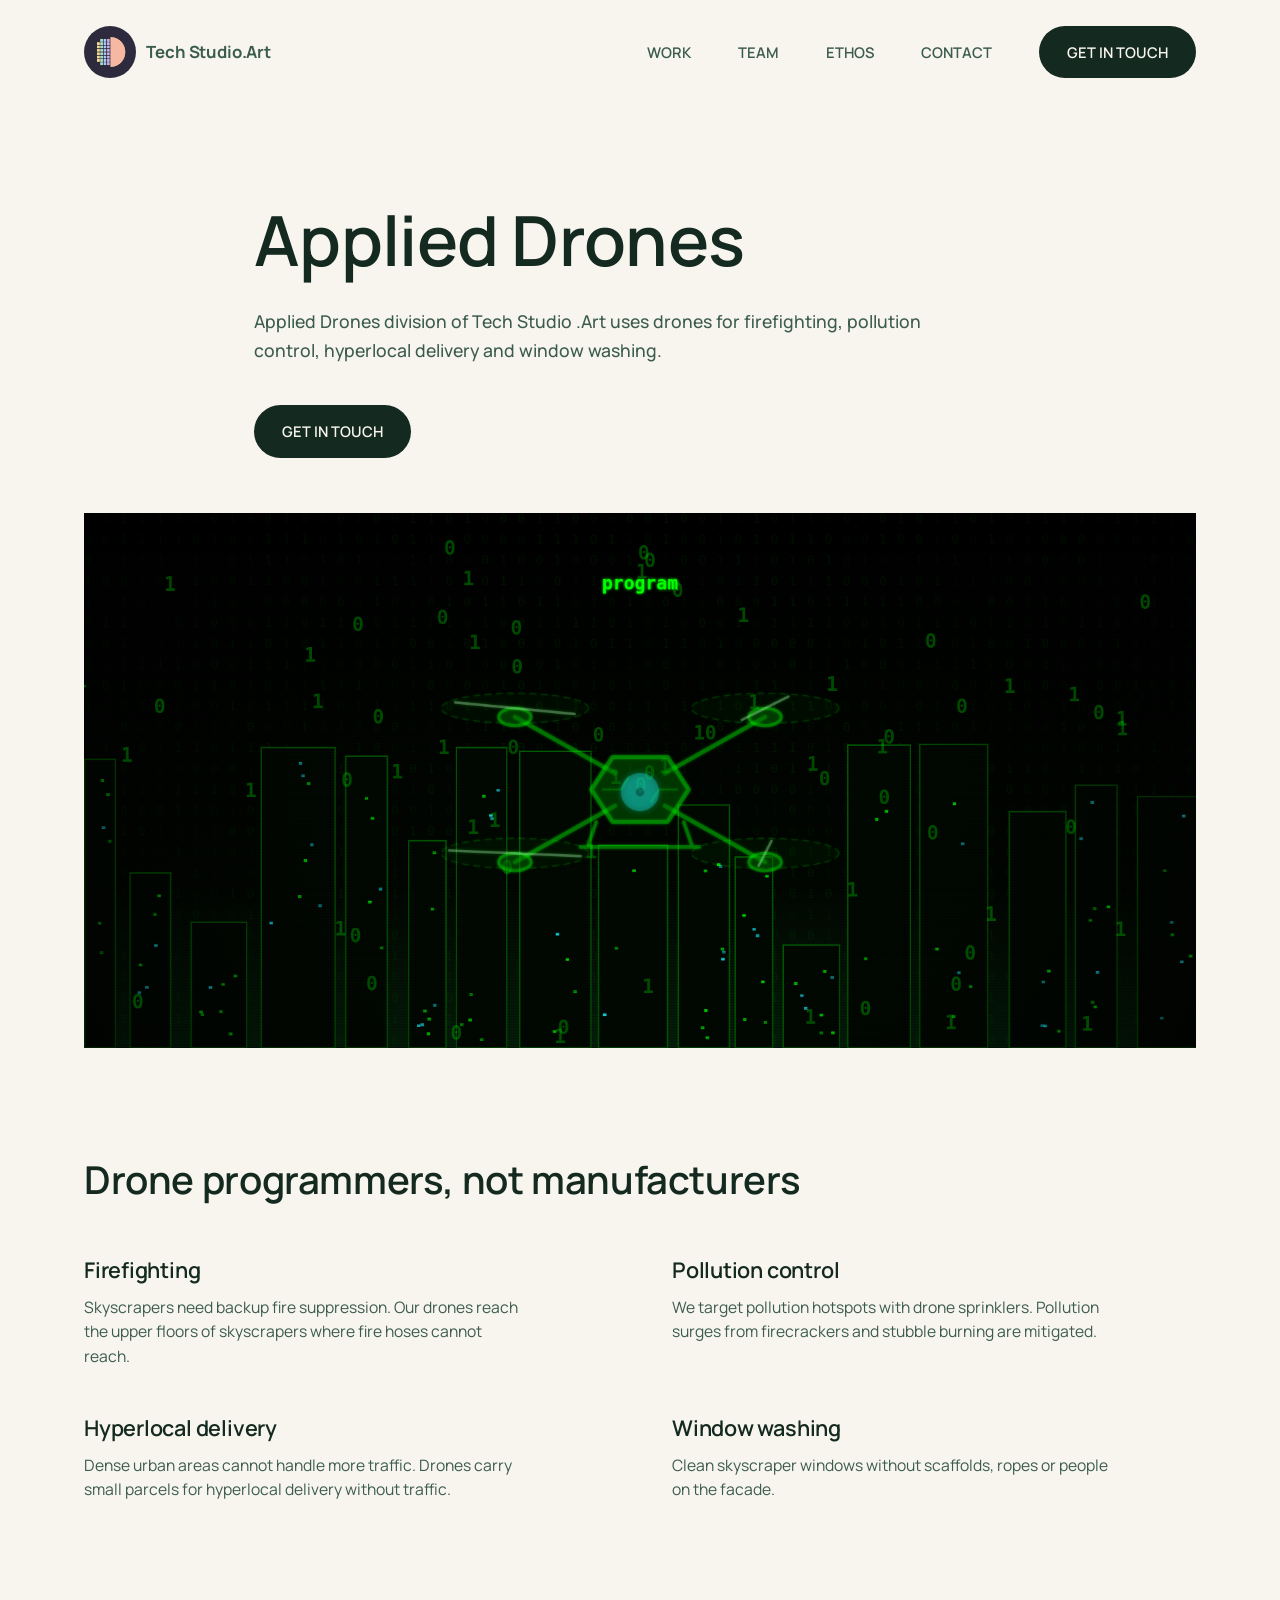
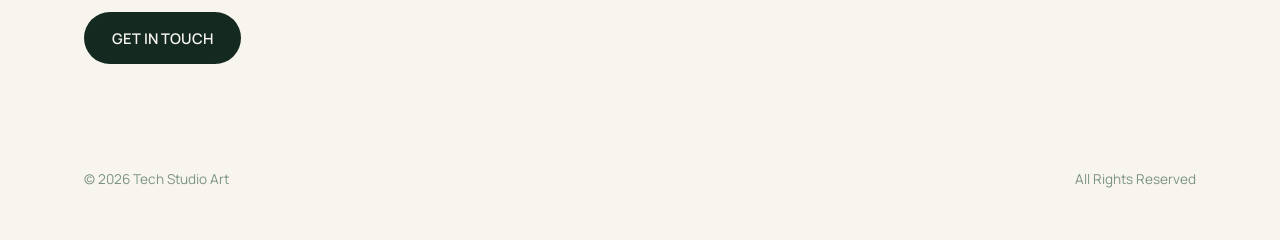
==== commit ea1c0f9f: "Applied Drones animation: crop at ground line, remove cyan strip Co-Authored-By: Claude Sonnet 5.5 <" ====
--- a/applieddrones/index.html
+++ b/applieddrones/index.html
@@ -47,7 +47,7 @@
 
   <section class="drone-visual">
     <div class="container">
-      <canvas id="droneAnim" width="1600" height="900" role="img" aria-label="Animation: a drone is programmed with ones and zeros, then sprinkles water on pollution, carries a hose to a skyscraper fire, delivers a parcel to a window and washes windows."></canvas>
+      <canvas id="droneAnim" width="1600" height="770" role="img" aria-label="Animation: a drone is programmed with ones and zeros, then sprinkles water on pollution, carries a hose to a skyscraper fire, delivers a parcel to a window and washes windows."></canvas>
     </div>
   </section>
 
--- a/css/styles.css
+++ b/css/styles.css
@@ -805,7 +805,7 @@
 .drone-visual canvas {
   display: block;
   width: 100%;
-  aspect-ratio: 16 / 9;
+  aspect-ratio: 1600 / 770;
   object-fit: cover;
 }
 
@@ -843,3 +843,9 @@
     gap: 36px;
   }
 }
+
+@media (max-width: 900px) {
+  .hero-br {
+    display: none;
+  }
+}
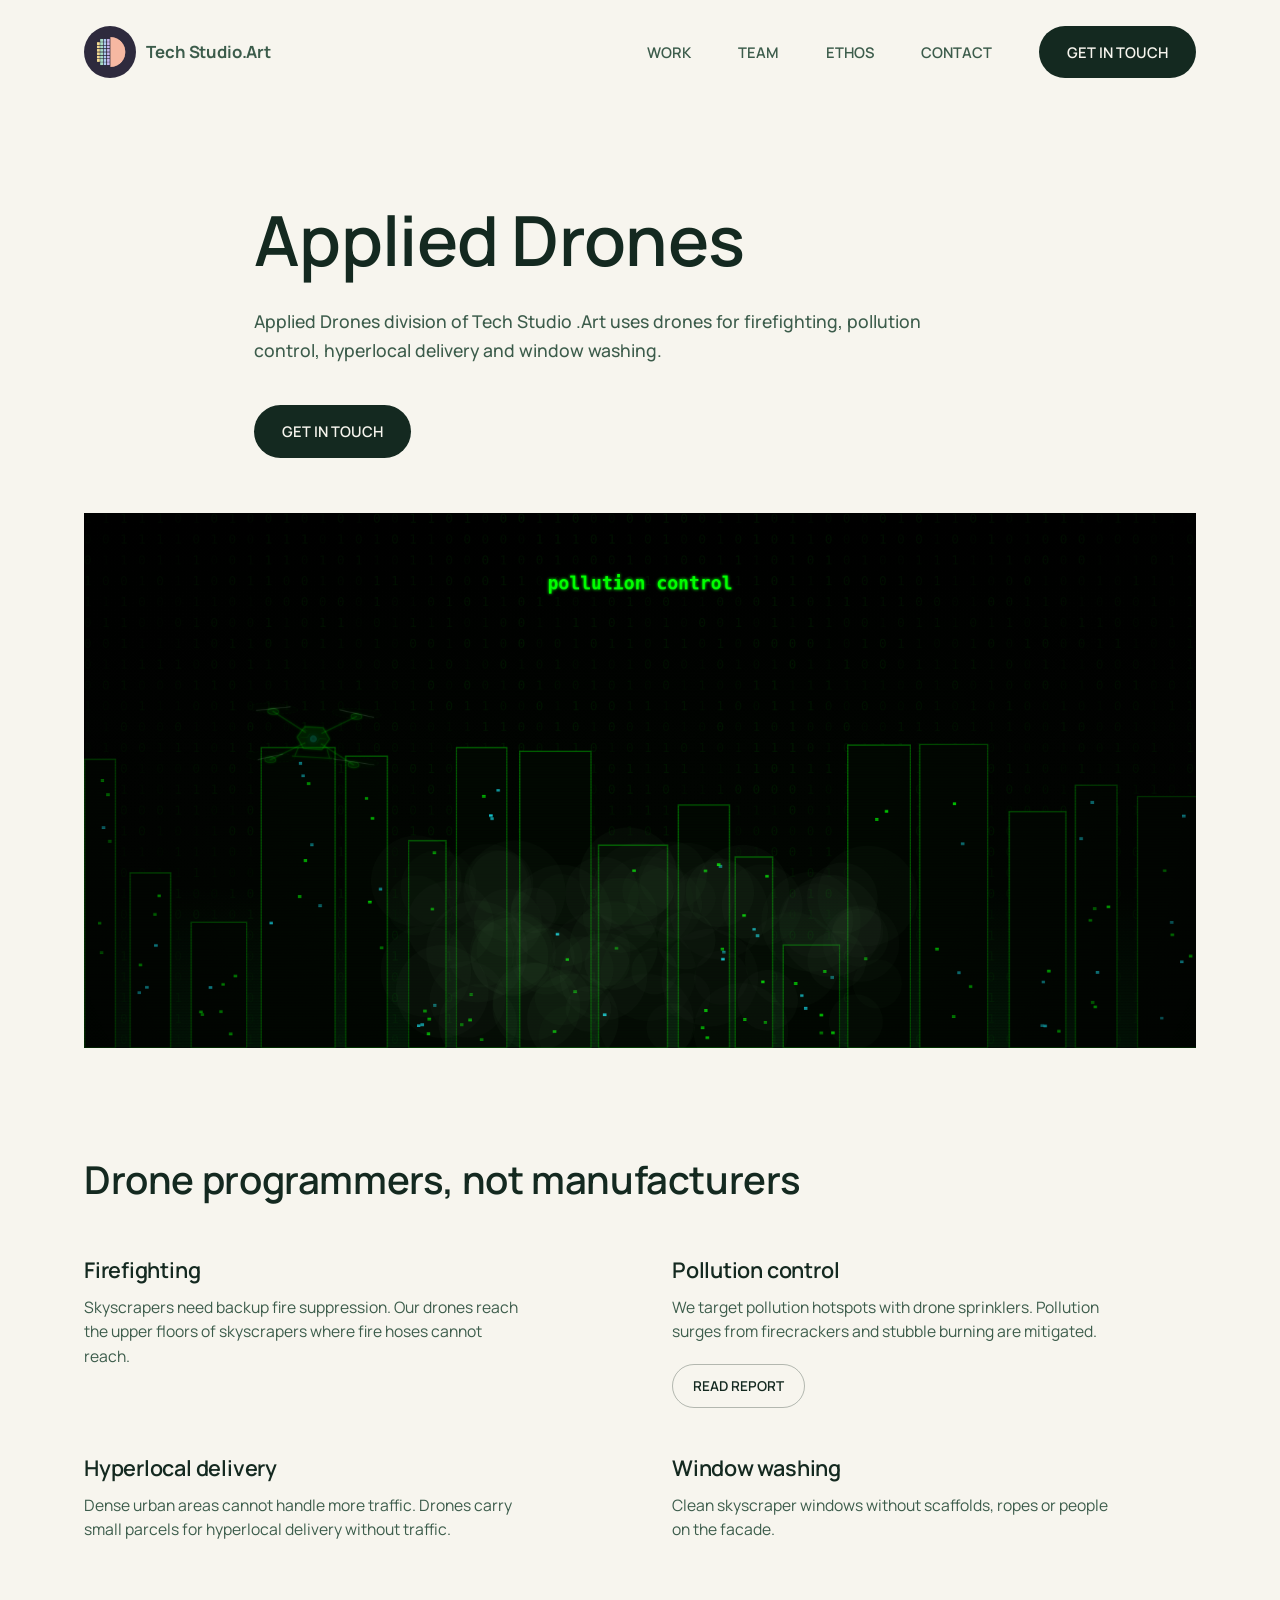
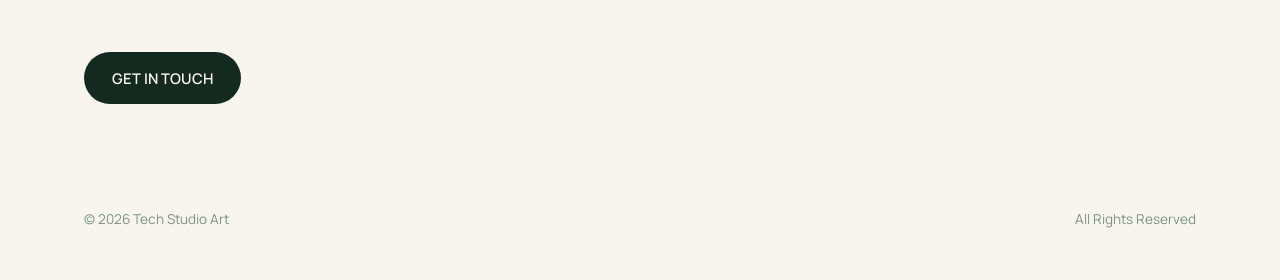
==== commit 6dc9a58b: "Applied Drones: add READ REPORT button under pollution control Co-Authored-By: Claude Sonnet 5.5 <no" ====
--- a/applieddrones/index.html
+++ b/applieddrones/index.html
@@ -65,6 +65,7 @@
         <div class="app-item">
           <h3>Pollution control</h3>
           <p>We target pollution hotspots with drone sprinklers. Pollution surges from firecrackers and stubble burning are mitigated.</p>
+          <a href="https://matrixdex.github.io/researchdex/dronevsaqipilottolowerdelhiaqi.html" class="work-open">READ REPORT</a>
         </div>
         <div class="app-item">
           <h3>Hyperlocal delivery</h3>
--- a/css/styles.css
+++ b/css/styles.css
@@ -495,13 +495,8 @@
   width: 50%;
   aspect-ratio: 1 / 1;
   border-radius: 50%;
-  background: var(--surface-soft);
-  display: flex;
-  align-items: center;
-  justify-content: center;
-  font-size: 1.5rem;
-  font-weight: 700;
-  color: var(--color-heading);
+  display: block;
+  object-fit: cover;
   margin: 0 auto 22px;
 }
 
@@ -829,6 +824,10 @@
   max-width: 440px;
 }
 
+.app-item .work-open {
+  margin-top: 20px;
+}
+
 .drone-status {
   margin-bottom: 0;
 }
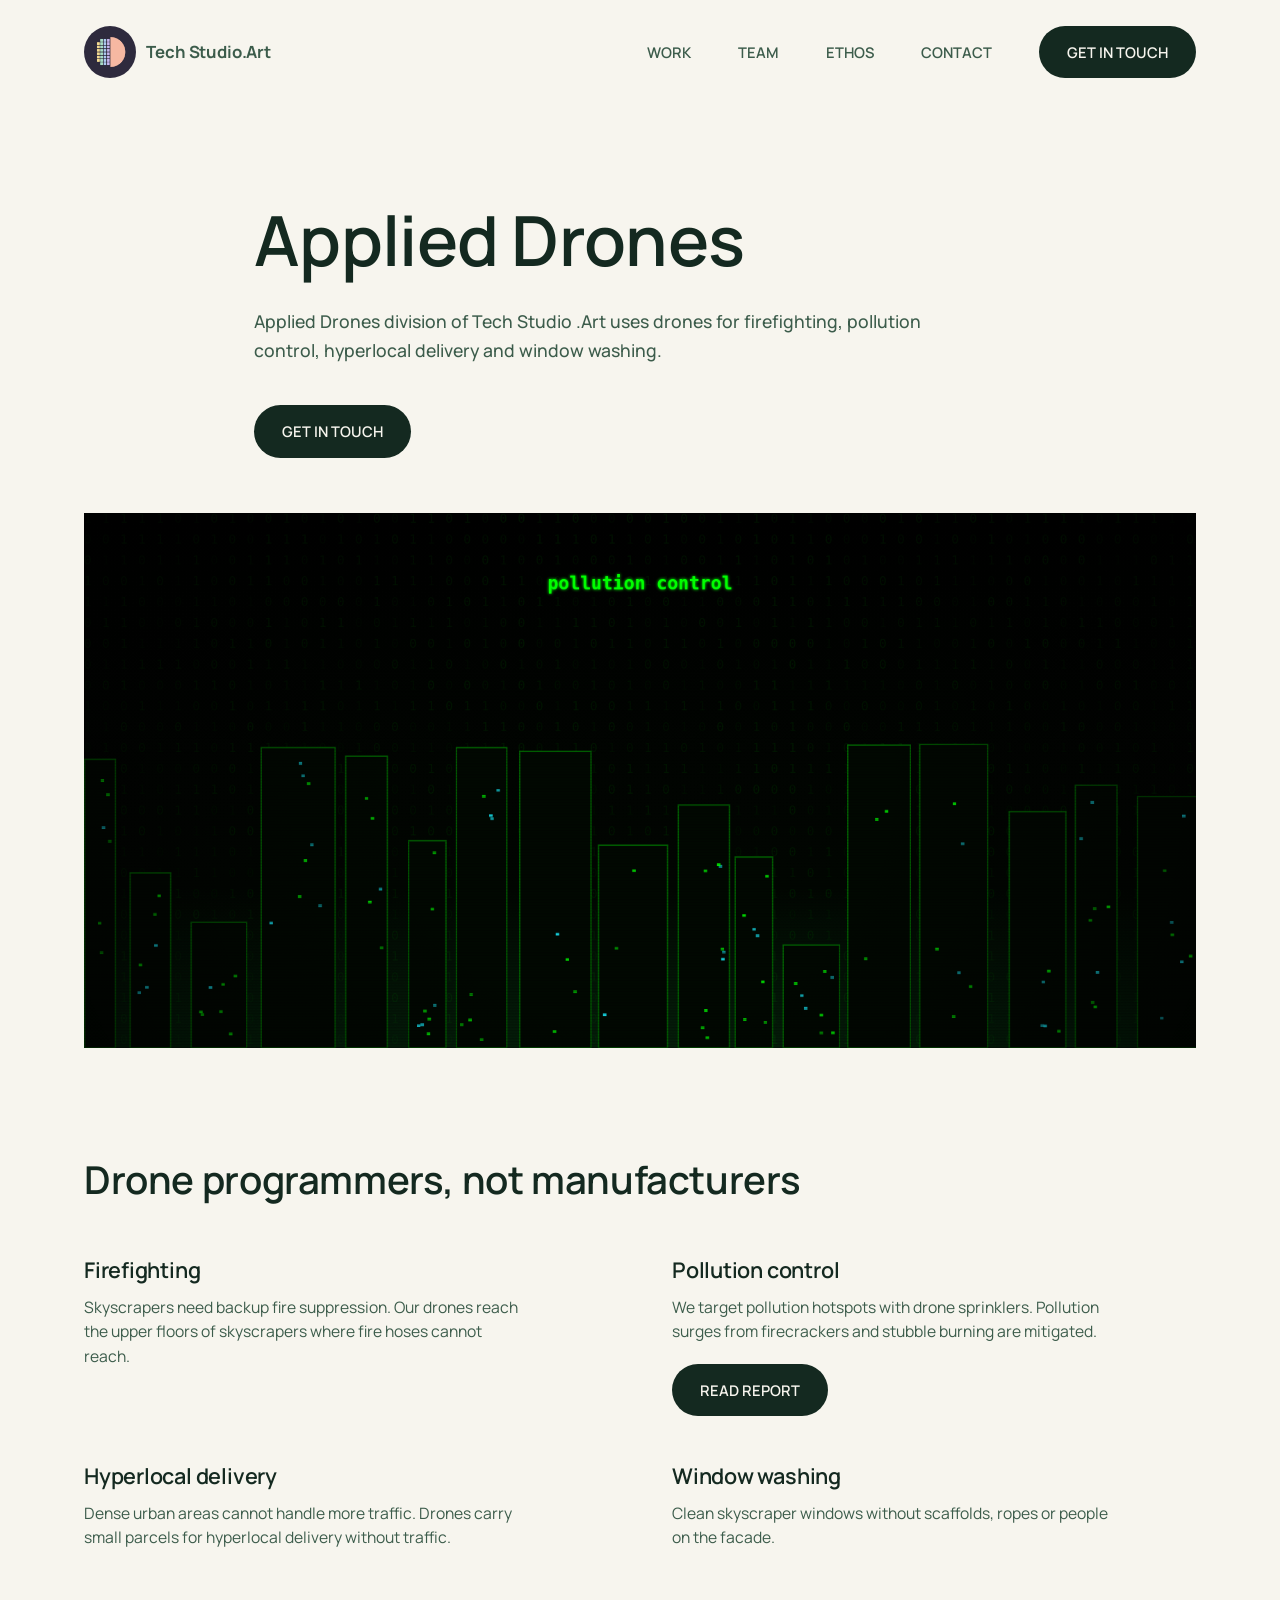
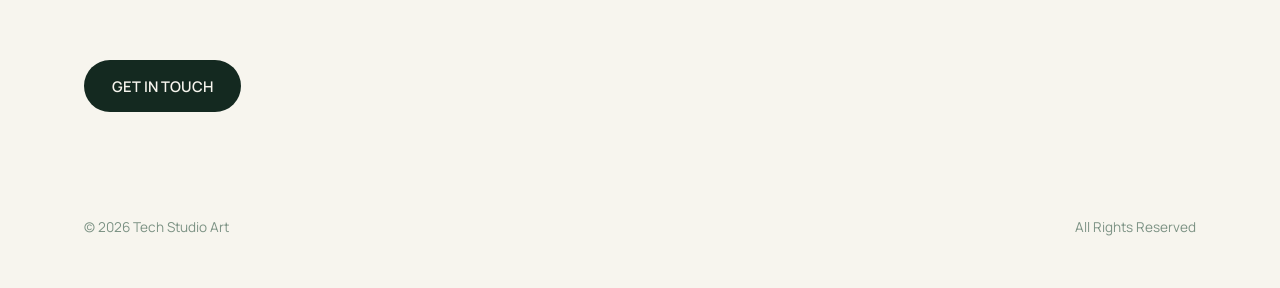
==== commit 365a5e0f: "READ REPORT button matches Get in touch style Co-Authored-By: Claude Sonnet 5.5 <noreply@anthropic.c" ====
--- a/applieddrones/index.html
+++ b/applieddrones/index.html
@@ -65,7 +65,7 @@
         <div class="app-item">
           <h3>Pollution control</h3>
           <p>We target pollution hotspots with drone sprinklers. Pollution surges from firecrackers and stubble burning are mitigated.</p>
-          <a href="https://matrixdex.github.io/researchdex/dronevsaqipilottolowerdelhiaqi.html" class="work-open">READ REPORT</a>
+          <a href="https://matrixdex.github.io/researchdex/dronevsaqipilottolowerdelhiaqi.html" class="btn btn-primary">READ REPORT</a>
         </div>
         <div class="app-item">
           <h3>Hyperlocal delivery</h3>
--- a/css/styles.css
+++ b/css/styles.css
@@ -824,7 +824,7 @@
   max-width: 440px;
 }
 
-.app-item .work-open {
+.app-item .btn {
   margin-top: 20px;
 }
 
